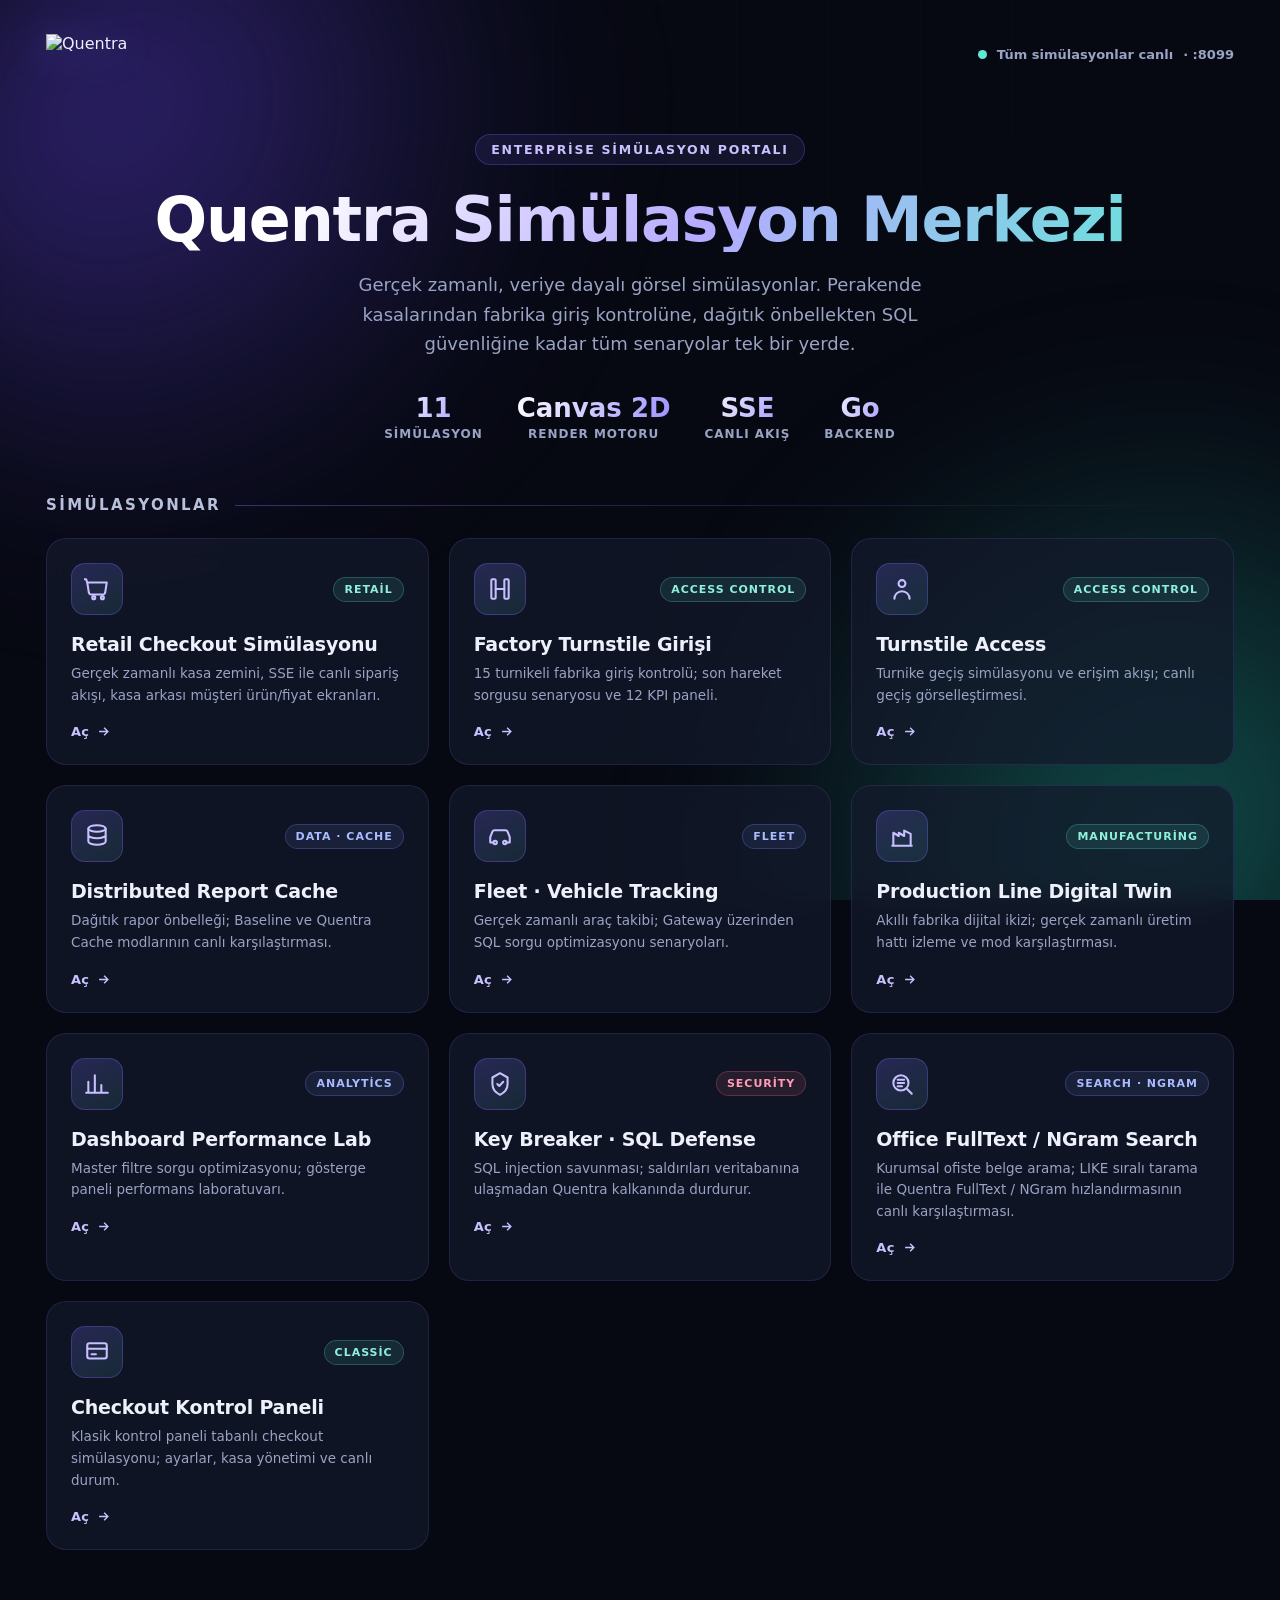
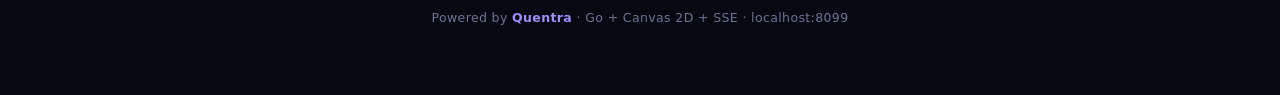
==== internal/server/web/index.html @ 552c3b8b "Quentra simulation suite: retail, vehicle, production, report cache A set of SQL Server workload sim" ====
<!DOCTYPE html>
<html lang="tr">
<head>
<meta charset="UTF-8" />
<meta name="viewport" content="width=device-width, initial-scale=1.0" />
<title>Quentra · Simülasyon Portalı</title>
<link rel="stylesheet" href="/shared/quentra-i18n.css" />
<style>
  :root{
    --bg:#070912;
    --bg2:#0b0f1e;
    --card:rgba(20,26,44,.72);
    --card-bd:rgba(140,120,255,.14);
    --text:#eef1fb;
    --muted:#9aa3c4;
    --accent:#7c6bff;
    --accent2:#5eead4;
    --violet:#6d5efc;
  }
  *{box-sizing:border-box}
  html,body{margin:0;padding:0}
  body{
    font-family:"Inter",system-ui,-apple-system,"Segoe UI",Roboto,sans-serif;
    background:var(--bg);color:var(--text);min-height:100vh;overflow-x:hidden;
    -webkit-font-smoothing:antialiased;
  }
  /* animated aurora backdrop */
  .aurora{position:fixed;inset:0;z-index:0;overflow:hidden;pointer-events:none}
  .aurora::before,.aurora::after{
    content:"";position:absolute;width:60vw;height:60vw;border-radius:50%;
    filter:blur(90px);opacity:.5;
  }
  .aurora::before{
    background:radial-gradient(circle at 30% 30%,#5b3fd6,transparent 60%);
    top:-15%;left:-10%;animation:float1 18s ease-in-out infinite;
  }
  .aurora::after{
    background:radial-gradient(circle at 70% 70%,#1f9e8f,transparent 60%);
    bottom:-20%;right:-10%;animation:float2 22s ease-in-out infinite;
  }
  .grid-lines{
    position:fixed;inset:0;z-index:0;pointer-events:none;opacity:.35;
    background-image:linear-gradient(rgba(124,107,255,.06) 1px,transparent 1px),
      linear-gradient(90deg,rgba(124,107,255,.06) 1px,transparent 1px);
    background-size:46px 46px;
    mask-image:radial-gradient(ellipse 80% 60% at 50% 0%,#000 40%,transparent 100%);
  }
  @keyframes float1{0%,100%{transform:translate(0,0) scale(1)}50%{transform:translate(6%,8%) scale(1.12)}}
  @keyframes float2{0%,100%{transform:translate(0,0) scale(1)}50%{transform:translate(-6%,-6%) scale(1.1)}}

  .wrap{position:relative;z-index:2;max-width:1240px;margin:0 auto;padding:34px 26px 70px}

  /* top bar */
  .topbar{display:flex;align-items:center;justify-content:space-between;gap:16px;margin-bottom:60px}
  .brand{display:flex;align-items:center;gap:14px}
  .brand img{height:40px;width:auto;display:block;filter:drop-shadow(0 4px 18px rgba(124,107,255,.4))}
  .top-right{display:flex;align-items:center;gap:10px;color:var(--muted);font-size:13px;font-weight:600}
  .live-dot{width:9px;height:9px;border-radius:50%;background:var(--accent2);box-shadow:0 0 0 0 rgba(94,234,212,.6);animation:pulse 2s infinite}
  @keyframes pulse{0%{box-shadow:0 0 0 0 rgba(94,234,212,.55)}70%{box-shadow:0 0 0 9px rgba(94,234,212,0)}100%{box-shadow:0 0 0 0 rgba(94,234,212,0)}}

  /* hero */
  .hero{text-align:center;margin-bottom:54px}
  .eyebrow{
    display:inline-flex;align-items:center;gap:8px;padding:7px 15px;border-radius:999px;
    background:rgba(124,107,255,.1);border:1px solid rgba(124,107,255,.28);
    color:#c9c1ff;font-size:12.5px;font-weight:700;letter-spacing:.14em;text-transform:uppercase;
    margin-bottom:22px;
  }
  .hero h1{
    font-size:clamp(34px,6vw,62px);line-height:1.05;margin:0 0 18px;font-weight:800;letter-spacing:-.02em;
    background:linear-gradient(120deg,#ffffff 20%,#b7abff 55%,#5eead4 100%);
    -webkit-background-clip:text;background-clip:text;color:transparent;
  }
  .hero p{max-width:640px;margin:0 auto;color:var(--muted);font-size:clamp(15px,2vw,18px);line-height:1.65}
  .hero-stats{display:flex;gap:34px;justify-content:center;margin-top:34px;flex-wrap:wrap}
  .stat{text-align:center}
  .stat b{display:block;font-size:26px;font-weight:800;background:linear-gradient(120deg,#fff,#9d90ff);-webkit-background-clip:text;background-clip:text;color:transparent}
  .stat span{font-size:12px;color:var(--muted);letter-spacing:.08em;text-transform:uppercase;font-weight:600}

  /* section label */
  .sec-label{display:flex;align-items:center;gap:14px;margin:0 0 24px}
  .sec-label h2{font-size:15px;letter-spacing:.16em;text-transform:uppercase;color:#b9c0da;margin:0;font-weight:700}
  .sec-label .rule{flex:1;height:1px;background:linear-gradient(90deg,rgba(124,107,255,.4),transparent)}

  /* cards */
  .grid{display:grid;grid-template-columns:repeat(auto-fill,minmax(300px,1fr));gap:20px}
  .card{
    position:relative;display:block;text-decoration:none;color:inherit;
    background:var(--card);border:1px solid var(--card-bd);border-radius:20px;
    padding:24px;overflow:hidden;isolation:isolate;
    backdrop-filter:blur(14px);
    transition:transform .28s cubic-bezier(.2,.7,.3,1),border-color .28s,box-shadow .28s;
  }
  .card::before{
    content:"";position:absolute;inset:0;z-index:-1;opacity:0;transition:opacity .3s;
    background:radial-gradient(600px circle at var(--mx,50%) var(--my,0%),rgba(124,107,255,.16),transparent 45%);
  }
  .card:hover{transform:translateY(-6px);border-color:rgba(124,107,255,.55);
    box-shadow:0 22px 50px -20px rgba(88,66,220,.7),0 0 0 1px rgba(124,107,255,.25)}
  .card:hover::before{opacity:1}
  .card-top{display:flex;align-items:center;justify-content:space-between;margin-bottom:18px}
  .ico{
    width:52px;height:52px;border-radius:14px;display:grid;place-items:center;
    background:linear-gradient(150deg,rgba(124,107,255,.22),rgba(94,234,212,.1));
    border:1px solid rgba(124,107,255,.3);
  }
  .ico svg{width:26px;height:26px;stroke:#c8c0ff;fill:none;stroke-width:1.9;stroke-linecap:round;stroke-linejoin:round}
  .tag{font-size:11px;font-weight:700;letter-spacing:.09em;text-transform:uppercase;
    padding:5px 10px;border-radius:999px;color:#8ff0dd;background:rgba(94,234,212,.1);border:1px solid rgba(94,234,212,.24)}
  .tag.sec{color:#ff9db4;background:rgba(255,110,140,.1);border-color:rgba(255,110,140,.26)}
  .tag.data{color:#a9bcff;background:rgba(120,140,255,.1);border-color:rgba(120,140,255,.26)}
  .card h3{margin:0 0 8px;font-size:19px;font-weight:750;letter-spacing:-.01em}
  .card p{margin:0;color:var(--muted);font-size:13.5px;line-height:1.6}
  .card-go{display:inline-flex;align-items:center;gap:7px;margin-top:18px;
    color:#c9c1ff;font-size:13px;font-weight:700;letter-spacing:.02em}
  .card-go svg{width:15px;height:15px;stroke:currentColor;fill:none;stroke-width:2.2;
    transition:transform .25s}
  .card:hover .card-go svg{transform:translateX(4px)}

  /* run/stop controls under each card */
  .card-wrap{display:flex;flex-direction:column}
  .card-wrap .card{border-bottom-left-radius:0;border-bottom-right-radius:0;border-bottom:0}
  .runbar{
    display:flex;align-items:center;gap:10px;padding:12px 16px;
    background:rgba(14,19,34,.82);border:1px solid var(--card-bd);border-top:0;
    border-radius:0 0 20px 20px;backdrop-filter:blur(14px);
  }
  .runbar .state{
    display:inline-flex;align-items:center;gap:7px;font-size:12px;font-weight:700;
    color:var(--muted);letter-spacing:.04em;margin-right:auto;
  }
  .runbar .dot{width:8px;height:8px;border-radius:50%;background:#4a5375;flex:none}
  .runbar[data-state="running"] .dot{background:var(--accent2);box-shadow:0 0 8px rgba(94,234,212,.8)}
  .runbar[data-state="running"] .state{color:#8ff0dd}
  .runbar[data-state="pending"] .dot{background:#f2c14e;animation:pulse2 1.4s infinite}
  .runbar[data-state="error"] .dot{background:#ff6e8c}
  .runbar[data-state="error"] .state{color:#ff9db4}
  @keyframes pulse2{0%,100%{opacity:1}50%{opacity:.3}}
  .rbtn{
    appearance:none;cursor:pointer;font:inherit;font-size:12px;font-weight:700;
    letter-spacing:.05em;padding:7px 14px;border-radius:9px;
    background:rgba(124,107,255,.14);border:1px solid rgba(124,107,255,.34);color:#c9c1ff;
    transition:background .2s,border-color .2s,transform .12s,opacity .2s;
  }
  .rbtn:hover:not(:disabled){background:rgba(124,107,255,.26);border-color:rgba(124,107,255,.6)}
  .rbtn:active:not(:disabled){transform:translateY(1px)}
  .rbtn:disabled{opacity:.34;cursor:not-allowed}
  .rbtn.stop{background:rgba(255,110,140,.12);border-color:rgba(255,110,140,.3);color:#ff9db4}
  .rbtn.stop:hover:not(:disabled){background:rgba(255,110,140,.24);border-color:rgba(255,110,140,.55)}

  footer{margin-top:60px;text-align:center;color:#6b7392;font-size:12.5px;letter-spacing:.03em}
  footer b{color:#9d90ff}
</style>
</head>
<body>
  <div class="aurora"></div>
  <div class="grid-lines"></div>

  <div class="wrap">
    <div class="topbar">
      <div class="brand">
        <img src="/assets/quentra-logo.png" alt="Quentra" />
      </div>
      <div class="top-right"><span class="live-dot"></span> <span data-i18n="top.live">Tüm simülasyonlar canlı</span> · :8099</div>
    </div>

    <section class="hero">
      <span class="eyebrow" data-i18n="hero.eyebrow">Enterprise Simülasyon Portalı</span>
      <h1 data-i18n="hero.title">Quentra Simülasyon Merkezi</h1>
      <p data-i18n="hero.tagline">Gerçek zamanlı, veriye dayalı görsel simülasyonlar. Perakende kasalarından fabrika
         giriş kontrolüne, dağıtık önbellekten SQL güvenliğine kadar tüm senaryolar tek bir yerde.</p>
      <div class="hero-stats">
        <div class="stat"><b>11</b><span data-i18n="stat.count">Simülasyon</span></div>
        <div class="stat"><b>Canvas 2D</b><span data-i18n="stat.engine">Render Motoru</span></div>
        <div class="stat"><b>SSE</b><span data-i18n="stat.stream">Canlı Akış</span></div>
        <div class="stat"><b>Go</b><span data-i18n="stat.backend">Backend</span></div>
      </div>
    </section>

    <div class="sec-label"><h2 data-i18n="sec.simulations">Simülasyonlar</h2><div class="rule"></div></div>

    <div class="grid" id="grid">

      <a class="card" href="/retail-simulation/">
        <div class="card-top">
          <span class="ico"><svg viewBox="0 0 24 24"><path d="M3 6h18l-1.5 9.5a2 2 0 0 1-2 1.5H6.5a2 2 0 0 1-2-1.5L3 6z"/><path d="M3 6 2 3H0"/><circle cx="9" cy="20" r="1.4"/><circle cx="17" cy="20" r="1.4"/></svg></span>
          <span class="tag" data-i18n="tag.retail">Retail</span>
        </div>
        <h3 data-i18n="card.retail.title">Retail Checkout Simülasyonu</h3>
        <p data-i18n="card.retail.desc">Gerçek zamanlı kasa zemini, SSE ile canlı sipariş akışı, kasa arkası müşteri ürün/fiyat ekranları.</p>
        <span class="card-go"><span data-i18n="card.go">Aç</span> <svg viewBox="0 0 24 24"><path d="M5 12h14M13 6l6 6-6 6"/></svg></span>
      </a>

      <a class="card" href="/factory-turnstile-simulation/">
        <div class="card-top">
          <span class="ico"><svg viewBox="0 0 24 24"><rect x="4" y="3" width="4" height="18" rx="1"/><rect x="16" y="3" width="4" height="18" rx="1"/><path d="M8 12h8"/></svg></span>
          <span class="tag" data-i18n="tag.access">Access Control</span>
        </div>
        <h3 data-i18n="card.factory.title">Factory Turnstile Girişi</h3>
        <p data-i18n="card.factory.desc">15 turnikeli fabrika giriş kontrolü; son hareket sorgusu senaryosu ve 12 KPI paneli.</p>
        <span class="card-go"><span data-i18n="card.go">Aç</span> <svg viewBox="0 0 24 24"><path d="M5 12h14M13 6l6 6-6 6"/></svg></span>
      </a>

      <a class="card" href="/turnstile/">
        <div class="card-top">
          <span class="ico"><svg viewBox="0 0 24 24"><circle cx="12" cy="7" r="3.2"/><path d="M5 21a7 7 0 0 1 14 0"/></svg></span>
          <span class="tag" data-i18n="tag.access">Access Control</span>
        </div>
        <h3 data-i18n="card.turnstile.title">Turnstile Access</h3>
        <p data-i18n="card.turnstile.desc">Turnike geçiş simülasyonu ve erişim akışı; canlı geçiş görselleştirmesi.</p>
        <span class="card-go"><span data-i18n="card.go">Aç</span> <svg viewBox="0 0 24 24"><path d="M5 12h14M13 6l6 6-6 6"/></svg></span>
      </a>

      <a class="card" href="/report-cache-simulation/">
        <div class="card-top">
          <span class="ico"><svg viewBox="0 0 24 24"><ellipse cx="12" cy="5" rx="8" ry="3"/><path d="M4 5v6c0 1.7 3.6 3 8 3s8-1.3 8-3V5M4 11v6c0 1.7 3.6 3 8 3s8-1.3 8-3v-6"/></svg></span>
          <span class="tag data" data-i18n="tag.cache">Data · Cache</span>
        </div>
        <h3 data-i18n="card.reportcache.title">Distributed Report Cache</h3>
        <p data-i18n="card.reportcache.desc">Dağıtık rapor önbelleği; Baseline ve Quentra Cache modlarının canlı karşılaştırması.</p>
        <span class="card-go"><span data-i18n="card.go">Aç</span> <svg viewBox="0 0 24 24"><path d="M5 12h14M13 6l6 6-6 6"/></svg></span>
      </a>

      <a class="card" href="/vehicle-tracking-simulation/">
        <div class="card-top">
          <span class="ico"><svg viewBox="0 0 24 24"><path d="M3 13l2-5a2 2 0 0 1 1.9-1.3h10.2A2 2 0 0 1 19 8l2 5v5h-3M6 18H3v-5"/><circle cx="7.5" cy="18" r="1.6"/><circle cx="16.5" cy="18" r="1.6"/></svg></span>
          <span class="tag data" data-i18n="tag.fleet">Fleet</span>
        </div>
        <h3 data-i18n="card.vehicle.title">Fleet · Vehicle Tracking</h3>
        <p data-i18n="card.vehicle.desc">Gerçek zamanlı araç takibi; Gateway üzerinden SQL sorgu optimizasyonu senaryoları.</p>
        <span class="card-go"><span data-i18n="card.go">Aç</span> <svg viewBox="0 0 24 24"><path d="M5 12h14M13 6l6 6-6 6"/></svg></span>
      </a>

      <a class="card" href="/production-line-simulation/">
        <div class="card-top">
          <span class="ico"><svg viewBox="0 0 24 24"><path d="M3 21h18M4 21V9l5 3V9l5 3V7l6 3v11"/></svg></span>
          <span class="tag" data-i18n="tag.manufacturing">Manufacturing</span>
        </div>
        <h3 data-i18n="card.production.title">Production Line Digital Twin</h3>
        <p data-i18n="card.production.desc">Akıllı fabrika dijital ikizi; gerçek zamanlı üretim hattı izleme ve mod karşılaştırması.</p>
        <span class="card-go"><span data-i18n="card.go">Aç</span> <svg viewBox="0 0 24 24"><path d="M5 12h14M13 6l6 6-6 6"/></svg></span>
      </a>

      <a class="card" href="/dashboard-comparison/">
        <div class="card-top">
          <span class="ico"><svg viewBox="0 0 24 24"><path d="M4 20V10M10 20V4M16 20v-7M22 20H2"/></svg></span>
          <span class="tag data" data-i18n="tag.analytics">Analytics</span>
        </div>
        <h3 data-i18n="card.dashboard.title">Dashboard Performance Lab</h3>
        <p data-i18n="card.dashboard.desc">Master filtre sorgu optimizasyonu; gösterge paneli performans laboratuvarı.</p>
        <span class="card-go"><span data-i18n="card.go">Aç</span> <svg viewBox="0 0 24 24"><path d="M5 12h14M13 6l6 6-6 6"/></svg></span>
      </a>

      <a class="card" href="/key-breaker-simulation/">
        <div class="card-top">
          <span class="ico"><svg viewBox="0 0 24 24"><path d="M12 2l7 4v6c0 4.4-3 8-7 10-4-2-7-5.6-7-10V6l7-4z"/><path d="M9.5 12l1.8 1.8L15 10"/></svg></span>
          <span class="tag sec" data-i18n="tag.security">Security</span>
        </div>
        <h3 data-i18n="card.keybreaker.title">Key Breaker · SQL Defense</h3>
        <p data-i18n="card.keybreaker.desc">SQL injection savunması; saldırıları veritabanına ulaşmadan Quentra kalkanında durdurur.</p>
        <span class="card-go"><span data-i18n="card.go">Aç</span> <svg viewBox="0 0 24 24"><path d="M5 12h14M13 6l6 6-6 6"/></svg></span>
      </a>

      <a class="card" href="/fulltext-search-simulation/">
        <div class="card-top">
          <span class="ico"><svg viewBox="0 0 24 24"><circle cx="11" cy="11" r="7"/><path d="M21 21l-4.3-4.3M8 11h6M8 8h6M8 14h4"/></svg></span>
          <span class="tag data" data-i18n="tag.search">Search · NGram</span>
        </div>
        <h3 data-i18n="card.fulltext.title">Office FullText / NGram Search</h3>
        <p data-i18n="card.fulltext.desc">Kurumsal ofiste belge arama; LIKE sıralı tarama ile Quentra FullText / NGram hızlandırmasının canlı karşılaştırması.</p>
        <span class="card-go"><span data-i18n="card.go">Aç</span> <svg viewBox="0 0 24 24"><path d="M5 12h14M13 6l6 6-6 6"/></svg></span>
      </a>

      <a class="card" href="/checkout-classic/">
        <div class="card-top">
          <span class="ico"><svg viewBox="0 0 24 24"><rect x="3" y="4" width="18" height="14" rx="2"/><path d="M3 9h18M7 14h4"/></svg></span>
          <span class="tag" data-i18n="tag.classic">Classic</span>
        </div>
        <h3 data-i18n="card.checkout.title">Checkout Kontrol Paneli</h3>
        <p data-i18n="card.checkout.desc">Klasik kontrol paneli tabanlı checkout simülasyonu; ayarlar, kasa yönetimi ve canlı durum.</p>
        <span class="card-go"><span data-i18n="card.go">Aç</span> <svg viewBox="0 0 24 24"><path d="M5 12h14M13 6l6 6-6 6"/></svg></span>
      </a>

    </div>

    <footer><span data-i18n-html="footer.text">Powered by <b>Quentra</b> · Go + Canvas 2D + SSE · localhost:8099</span></footer>
  </div>

  <script>
    // pointer-follow glow on cards
    for (const card of document.querySelectorAll(".card")) {
      card.addEventListener("pointermove", (e) => {
        const r = card.getBoundingClientRect();
        card.style.setProperty("--mx", (e.clientX - r.left) + "px");
        card.style.setProperty("--my", (e.clientY - r.top) + "px");
      });
    }
  </script>
  <script type="module">
    // Run/stop controls. No workload runs when the server boots — each one is
    // started explicitly from here (or by opening its own simulation page), so
    // an idle portal sends no SQL to the database.
    import { listWorkloads, setWorkload } from "/shared/workload-control.js";

    const POLL_MS = 2000;
    const bars = new Map(); // workload id -> bar element

    // Attach a control bar under every card whose href names a workload the
    // backend knows about.
    async function build() {
      const workloads = await listWorkloads();
      if (!workloads.length) return; // API unavailable: leave the portal as-is

      for (const wl of workloads) {
        const card = document.querySelector(`.card[href="/${wl.id}/"]`);
        if (!card) continue;

        const wrap = document.createElement("div");
        wrap.className = "card-wrap";
        card.replaceWith(wrap);
        wrap.appendChild(card);

        const bar = document.createElement("div");
        bar.className = "runbar";
        bar.innerHTML =
          '<span class="state"><span class="dot"></span><span class="label"></span></span>' +
          '<button class="rbtn run" type="button"></button>' +
          '<button class="rbtn stop" type="button"></button>';
        wrap.appendChild(bar);

        bar.querySelector(".run").addEventListener("click", () => act(wl.id, true));
        bar.querySelector(".stop").addEventListener("click", () => act(wl.id, false));
        bars.set(wl.id, bar);
        render(wl);
      }
    }

    function tr(key, fallback) {
      return window.QuentraI18n ? window.QuentraI18n.t(key, fallback) : fallback;
    }

    function render(wl, override) {
      const bar = bars.get(wl.id);
      if (!bar) return;
      const runBtn = bar.querySelector(".run");
      const stopBtn = bar.querySelector(".stop");
      runBtn.textContent = tr("run.start", "Çalıştır");
      stopBtn.textContent = tr("run.stop", "Durdur");

      if (override) {
        bar.dataset.state = override.state;
        bar.querySelector(".label").textContent = override.label;
        runBtn.disabled = stopBtn.disabled = override.state === "pending";
        return;
      }

      // A workload whose database is still provisioning cannot start yet.
      if (!wl.provisioned) {
        bar.dataset.state = "pending";
        bar.querySelector(".label").textContent = tr("run.provisioning", "Hazırlanıyor…");
        runBtn.disabled = stopBtn.disabled = true;
        return;
      }

      bar.dataset.state = wl.running ? "running" : "idle";
      bar.querySelector(".label").textContent = wl.running
        ? tr("run.running", "Çalışıyor")
        : tr("run.idle", "Durduruldu");
      runBtn.disabled = wl.running;
      stopBtn.disabled = !wl.running;
    }

    async function act(id, start) {
      render({ id }, { state: "pending", label: tr("run.working", "…") });
      const res = await setWorkload(id, start);
      if (!res.ok) {
        render({ id }, { state: "error", label: res.error });
        return;
      }
      render(res.workload);
    }

    async function poll() {
      for (;;) {
        for (const wl of await listWorkloads()) render(wl);
        await new Promise((r) => setTimeout(r, POLL_MS));
      }
    }

    await build();
    poll();
  </script>
  <script type="module">
    import { initQuentraApp } from "/shared/quentra-i18n.js";
    import { PORTAL_INTRO, PORTAL_DICT } from "/shared/portal-i18n.js";
    initQuentraApp({
      appId: "portal",
      accent: "#7c6bff",
      accent2: "#5eead4",
      brand: { name: "Quentra", sub: "Simülasyon Portalı", logo: "/assets/quentra-logo.png" },
      intro: PORTAL_INTRO,
      dict: PORTAL_DICT,
      onReady: () => {},
    });
  </script>
</body>
</html>
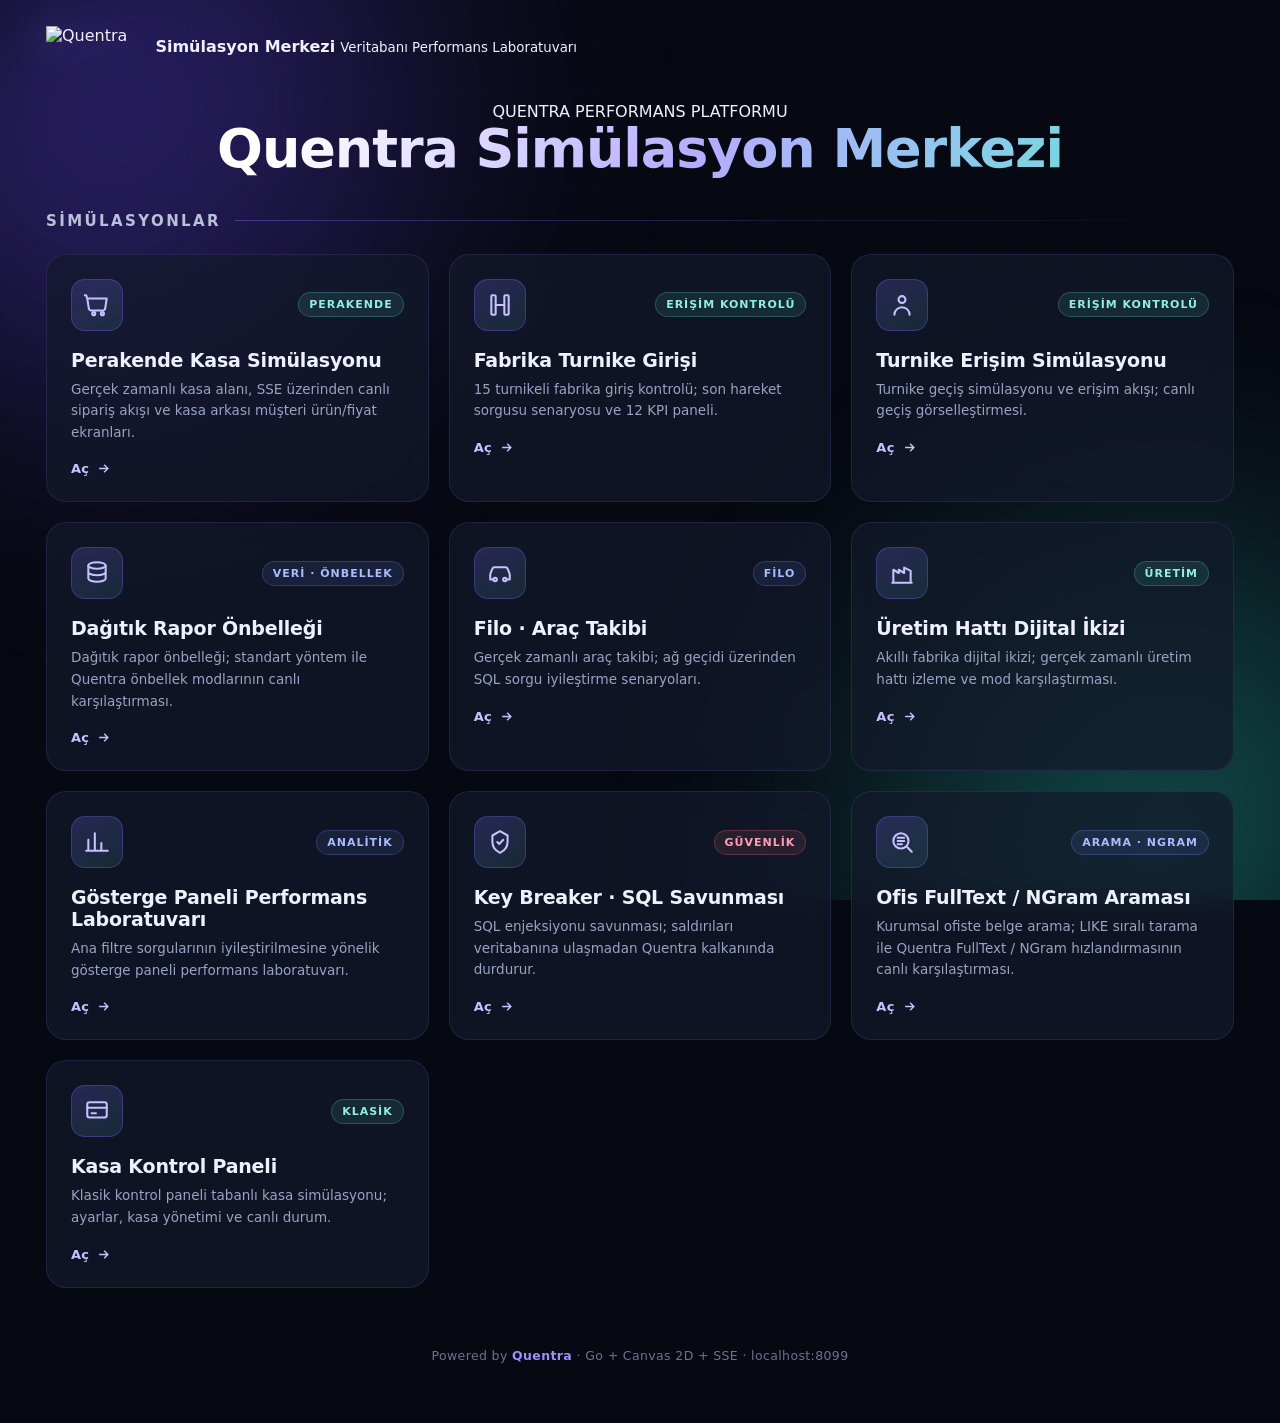
==== commit 48c600aa: "feat: modernize simulation portal and live workloads" ====
--- a/internal/server/web/index.html
+++ b/internal/server/web/index.html
@@ -48,35 +48,21 @@
   @keyframes float1{0%,100%{transform:translate(0,0) scale(1)}50%{transform:translate(6%,8%) scale(1.12)}}
   @keyframes float2{0%,100%{transform:translate(0,0) scale(1)}50%{transform:translate(-6%,-6%) scale(1.1)}}
 
-  .wrap{position:relative;z-index:2;max-width:1240px;margin:0 auto;padding:34px 26px 70px}
+  .wrap{position:relative;z-index:2;max-width:1240px;margin:0 auto;padding:26px 26px 60px}
 
   /* top bar */
-  .topbar{display:flex;align-items:center;justify-content:space-between;gap:16px;margin-bottom:60px}
+  .topbar{display:flex;align-items:center;gap:16px;margin-bottom:36px}
   .brand{display:flex;align-items:center;gap:14px}
   .brand img{height:40px;width:auto;display:block;filter:drop-shadow(0 4px 18px rgba(124,107,255,.4))}
-  .top-right{display:flex;align-items:center;gap:10px;color:var(--muted);font-size:13px;font-weight:600}
-  .live-dot{width:9px;height:9px;border-radius:50%;background:var(--accent2);box-shadow:0 0 0 0 rgba(94,234,212,.6);animation:pulse 2s infinite}
-  @keyframes pulse{0%{box-shadow:0 0 0 0 rgba(94,234,212,.55)}70%{box-shadow:0 0 0 9px rgba(94,234,212,0)}100%{box-shadow:0 0 0 0 rgba(94,234,212,0)}}
 
   /* hero */
-  .hero{text-align:center;margin-bottom:54px}
-  .eyebrow{
-    display:inline-flex;align-items:center;gap:8px;padding:7px 15px;border-radius:999px;
-    background:rgba(124,107,255,.1);border:1px solid rgba(124,107,255,.28);
-    color:#c9c1ff;font-size:12.5px;font-weight:700;letter-spacing:.14em;text-transform:uppercase;
-    margin-bottom:22px;
-  }
+  .hero{text-align:center;margin-bottom:34px}
   .hero h1{
-    font-size:clamp(34px,6vw,62px);line-height:1.05;margin:0 0 18px;font-weight:800;letter-spacing:-.02em;
+    font-size:clamp(32px,4.8vw,54px);line-height:1.05;margin:0 0 14px;font-weight:800;letter-spacing:-.02em;
     background:linear-gradient(120deg,#ffffff 20%,#b7abff 55%,#5eead4 100%);
     -webkit-background-clip:text;background-clip:text;color:transparent;
   }
-  .hero p{max-width:640px;margin:0 auto;color:var(--muted);font-size:clamp(15px,2vw,18px);line-height:1.65}
-  .hero-stats{display:flex;gap:34px;justify-content:center;margin-top:34px;flex-wrap:wrap}
-  .stat{text-align:center}
-  .stat b{display:block;font-size:26px;font-weight:800;background:linear-gradient(120deg,#fff,#9d90ff);-webkit-background-clip:text;background-clip:text;color:transparent}
-  .stat span{font-size:12px;color:var(--muted);letter-spacing:.08em;text-transform:uppercase;font-weight:600}
-
+  .hero p{max-width:780px;margin:0 auto;color:var(--muted);font-size:clamp(15px,1.7vw,17px);line-height:1.55}
   /* section label */
   .sec-label{display:flex;align-items:center;gap:14px;margin:0 0 24px}
   .sec-label h2{font-size:15px;letter-spacing:.16em;text-transform:uppercase;color:#b9c0da;margin:0;font-weight:700}
@@ -117,64 +103,31 @@
     transition:transform .25s}
   .card:hover .card-go svg{transform:translateX(4px)}
 
-  /* run/stop controls under each card */
-  .card-wrap{display:flex;flex-direction:column}
-  .card-wrap .card{border-bottom-left-radius:0;border-bottom-right-radius:0;border-bottom:0}
-  .runbar{
-    display:flex;align-items:center;gap:10px;padding:12px 16px;
-    background:rgba(14,19,34,.82);border:1px solid var(--card-bd);border-top:0;
-    border-radius:0 0 20px 20px;backdrop-filter:blur(14px);
-  }
-  .runbar .state{
-    display:inline-flex;align-items:center;gap:7px;font-size:12px;font-weight:700;
-    color:var(--muted);letter-spacing:.04em;margin-right:auto;
-  }
-  .runbar .dot{width:8px;height:8px;border-radius:50%;background:#4a5375;flex:none}
-  .runbar[data-state="running"] .dot{background:var(--accent2);box-shadow:0 0 8px rgba(94,234,212,.8)}
-  .runbar[data-state="running"] .state{color:#8ff0dd}
-  .runbar[data-state="pending"] .dot{background:#f2c14e;animation:pulse2 1.4s infinite}
-  .runbar[data-state="error"] .dot{background:#ff6e8c}
-  .runbar[data-state="error"] .state{color:#ff9db4}
-  @keyframes pulse2{0%,100%{opacity:1}50%{opacity:.3}}
-  .rbtn{
-    appearance:none;cursor:pointer;font:inherit;font-size:12px;font-weight:700;
-    letter-spacing:.05em;padding:7px 14px;border-radius:9px;
-    background:rgba(124,107,255,.14);border:1px solid rgba(124,107,255,.34);color:#c9c1ff;
-    transition:background .2s,border-color .2s,transform .12s,opacity .2s;
-  }
-  .rbtn:hover:not(:disabled){background:rgba(124,107,255,.26);border-color:rgba(124,107,255,.6)}
-  .rbtn:active:not(:disabled){transform:translateY(1px)}
-  .rbtn:disabled{opacity:.34;cursor:not-allowed}
-  .rbtn.stop{background:rgba(255,110,140,.12);border-color:rgba(255,110,140,.3);color:#ff9db4}
-  .rbtn.stop:hover:not(:disabled){background:rgba(255,110,140,.24);border-color:rgba(255,110,140,.55)}
-
   footer{margin-top:60px;text-align:center;color:#6b7392;font-size:12.5px;letter-spacing:.03em}
   footer b{color:#9d90ff}
 </style>
+<link rel="stylesheet" href="/shared/light-theme.css" />
+<link rel="stylesheet" href="/shared/portal-enterprise.css" />
 </head>
-<body>
+<body class="portal-page">
   <div class="aurora"></div>
   <div class="grid-lines"></div>
 
   <div class="wrap">
     <div class="topbar">
       <div class="brand">
-        <img src="/assets/quentra-logo.png" alt="Quentra" />
+        <img src="/assets/quentra-logo.jpeg" alt="Quentra" />
+        <span class="brand-separator" aria-hidden="true"></span>
+        <span class="brand-copy">
+          <strong data-i18n="brand.portal">Simülasyon Merkezi</strong>
+          <small data-i18n="brand.sub">Veritabanı Performans Laboratuvarı</small>
+        </span>
       </div>
-      <div class="top-right"><span class="live-dot"></span> <span data-i18n="top.live">Tüm simülasyonlar canlı</span> · :8099</div>
     </div>
 
     <section class="hero">
-      <span class="eyebrow" data-i18n="hero.eyebrow">Enterprise Simülasyon Portalı</span>
+      <div class="hero-eyebrow" data-i18n="hero.eyebrow">QUENTRA PERFORMANS PLATFORMU</div>
       <h1 data-i18n="hero.title">Quentra Simülasyon Merkezi</h1>
-      <p data-i18n="hero.tagline">Gerçek zamanlı, veriye dayalı görsel simülasyonlar. Perakende kasalarından fabrika
-         giriş kontrolüne, dağıtık önbellekten SQL güvenliğine kadar tüm senaryolar tek bir yerde.</p>
-      <div class="hero-stats">
-        <div class="stat"><b>11</b><span data-i18n="stat.count">Simülasyon</span></div>
-        <div class="stat"><b>Canvas 2D</b><span data-i18n="stat.engine">Render Motoru</span></div>
-        <div class="stat"><b>SSE</b><span data-i18n="stat.stream">Canlı Akış</span></div>
-        <div class="stat"><b>Go</b><span data-i18n="stat.backend">Backend</span></div>
-      </div>
     </section>
 
     <div class="sec-label"><h2 data-i18n="sec.simulations">Simülasyonlar</h2><div class="rule"></div></div>
@@ -184,19 +137,19 @@
       <a class="card" href="/retail-simulation/">
         <div class="card-top">
           <span class="ico"><svg viewBox="0 0 24 24"><path d="M3 6h18l-1.5 9.5a2 2 0 0 1-2 1.5H6.5a2 2 0 0 1-2-1.5L3 6z"/><path d="M3 6 2 3H0"/><circle cx="9" cy="20" r="1.4"/><circle cx="17" cy="20" r="1.4"/></svg></span>
-          <span class="tag" data-i18n="tag.retail">Retail</span>
-        </div>
-        <h3 data-i18n="card.retail.title">Retail Checkout Simülasyonu</h3>
-        <p data-i18n="card.retail.desc">Gerçek zamanlı kasa zemini, SSE ile canlı sipariş akışı, kasa arkası müşteri ürün/fiyat ekranları.</p>
+          <span class="tag" data-i18n="tag.retail">Perakende</span>
+        </div>
+        <h3 data-i18n="card.retail.title">Perakende Kasa Simülasyonu</h3>
+        <p data-i18n="card.retail.desc">Gerçek zamanlı kasa alanı, SSE üzerinden canlı sipariş akışı ve kasa arkası müşteri ürün/fiyat ekranları.</p>
         <span class="card-go"><span data-i18n="card.go">Aç</span> <svg viewBox="0 0 24 24"><path d="M5 12h14M13 6l6 6-6 6"/></svg></span>
       </a>
 
       <a class="card" href="/factory-turnstile-simulation/">
         <div class="card-top">
           <span class="ico"><svg viewBox="0 0 24 24"><rect x="4" y="3" width="4" height="18" rx="1"/><rect x="16" y="3" width="4" height="18" rx="1"/><path d="M8 12h8"/></svg></span>
-          <span class="tag" data-i18n="tag.access">Access Control</span>
-        </div>
-        <h3 data-i18n="card.factory.title">Factory Turnstile Girişi</h3>
+          <span class="tag" data-i18n="tag.access">Erişim Kontrolü</span>
+        </div>
+        <h3 data-i18n="card.factory.title">Fabrika Turnike Girişi</h3>
         <p data-i18n="card.factory.desc">15 turnikeli fabrika giriş kontrolü; son hareket sorgusu senaryosu ve 12 KPI paneli.</p>
         <span class="card-go"><span data-i18n="card.go">Aç</span> <svg viewBox="0 0 24 24"><path d="M5 12h14M13 6l6 6-6 6"/></svg></span>
       </a>
@@ -204,9 +157,9 @@
       <a class="card" href="/turnstile/">
         <div class="card-top">
           <span class="ico"><svg viewBox="0 0 24 24"><circle cx="12" cy="7" r="3.2"/><path d="M5 21a7 7 0 0 1 14 0"/></svg></span>
-          <span class="tag" data-i18n="tag.access">Access Control</span>
-        </div>
-        <h3 data-i18n="card.turnstile.title">Turnstile Access</h3>
+          <span class="tag" data-i18n="tag.access">Erişim Kontrolü</span>
+        </div>
+        <h3 data-i18n="card.turnstile.title">Turnike Erişim Simülasyonu</h3>
         <p data-i18n="card.turnstile.desc">Turnike geçiş simülasyonu ve erişim akışı; canlı geçiş görselleştirmesi.</p>
         <span class="card-go"><span data-i18n="card.go">Aç</span> <svg viewBox="0 0 24 24"><path d="M5 12h14M13 6l6 6-6 6"/></svg></span>
       </a>
@@ -214,29 +167,29 @@
       <a class="card" href="/report-cache-simulation/">
         <div class="card-top">
           <span class="ico"><svg viewBox="0 0 24 24"><ellipse cx="12" cy="5" rx="8" ry="3"/><path d="M4 5v6c0 1.7 3.6 3 8 3s8-1.3 8-3V5M4 11v6c0 1.7 3.6 3 8 3s8-1.3 8-3v-6"/></svg></span>
-          <span class="tag data" data-i18n="tag.cache">Data · Cache</span>
-        </div>
-        <h3 data-i18n="card.reportcache.title">Distributed Report Cache</h3>
-        <p data-i18n="card.reportcache.desc">Dağıtık rapor önbelleği; Baseline ve Quentra Cache modlarının canlı karşılaştırması.</p>
+          <span class="tag data" data-i18n="tag.cache">Veri · Önbellek</span>
+        </div>
+        <h3 data-i18n="card.reportcache.title">Dağıtık Rapor Önbelleği</h3>
+        <p data-i18n="card.reportcache.desc">Dağıtık rapor önbelleği; standart yöntem ile Quentra önbellek modlarının canlı karşılaştırması.</p>
         <span class="card-go"><span data-i18n="card.go">Aç</span> <svg viewBox="0 0 24 24"><path d="M5 12h14M13 6l6 6-6 6"/></svg></span>
       </a>
 
       <a class="card" href="/vehicle-tracking-simulation/">
         <div class="card-top">
           <span class="ico"><svg viewBox="0 0 24 24"><path d="M3 13l2-5a2 2 0 0 1 1.9-1.3h10.2A2 2 0 0 1 19 8l2 5v5h-3M6 18H3v-5"/><circle cx="7.5" cy="18" r="1.6"/><circle cx="16.5" cy="18" r="1.6"/></svg></span>
-          <span class="tag data" data-i18n="tag.fleet">Fleet</span>
-        </div>
-        <h3 data-i18n="card.vehicle.title">Fleet · Vehicle Tracking</h3>
-        <p data-i18n="card.vehicle.desc">Gerçek zamanlı araç takibi; Gateway üzerinden SQL sorgu optimizasyonu senaryoları.</p>
+          <span class="tag data" data-i18n="tag.fleet">Filo</span>
+        </div>
+        <h3 data-i18n="card.vehicle.title">Filo · Araç Takibi</h3>
+        <p data-i18n="card.vehicle.desc">Gerçek zamanlı araç takibi; ağ geçidi üzerinden SQL sorgu iyileştirme senaryoları.</p>
         <span class="card-go"><span data-i18n="card.go">Aç</span> <svg viewBox="0 0 24 24"><path d="M5 12h14M13 6l6 6-6 6"/></svg></span>
       </a>
 
       <a class="card" href="/production-line-simulation/">
         <div class="card-top">
           <span class="ico"><svg viewBox="0 0 24 24"><path d="M3 21h18M4 21V9l5 3V9l5 3V7l6 3v11"/></svg></span>
-          <span class="tag" data-i18n="tag.manufacturing">Manufacturing</span>
-        </div>
-        <h3 data-i18n="card.production.title">Production Line Digital Twin</h3>
+          <span class="tag" data-i18n="tag.manufacturing">Üretim</span>
+        </div>
+        <h3 data-i18n="card.production.title">Üretim Hattı Dijital İkizi</h3>
         <p data-i18n="card.production.desc">Akıllı fabrika dijital ikizi; gerçek zamanlı üretim hattı izleme ve mod karşılaştırması.</p>
         <span class="card-go"><span data-i18n="card.go">Aç</span> <svg viewBox="0 0 24 24"><path d="M5 12h14M13 6l6 6-6 6"/></svg></span>
       </a>
@@ -244,29 +197,29 @@
       <a class="card" href="/dashboard-comparison/">
         <div class="card-top">
           <span class="ico"><svg viewBox="0 0 24 24"><path d="M4 20V10M10 20V4M16 20v-7M22 20H2"/></svg></span>
-          <span class="tag data" data-i18n="tag.analytics">Analytics</span>
-        </div>
-        <h3 data-i18n="card.dashboard.title">Dashboard Performance Lab</h3>
-        <p data-i18n="card.dashboard.desc">Master filtre sorgu optimizasyonu; gösterge paneli performans laboratuvarı.</p>
+          <span class="tag data" data-i18n="tag.analytics">Analitik</span>
+        </div>
+        <h3 data-i18n="card.dashboard.title">Gösterge Paneli Performans Laboratuvarı</h3>
+        <p data-i18n="card.dashboard.desc">Ana filtre sorgularının iyileştirilmesine yönelik gösterge paneli performans laboratuvarı.</p>
         <span class="card-go"><span data-i18n="card.go">Aç</span> <svg viewBox="0 0 24 24"><path d="M5 12h14M13 6l6 6-6 6"/></svg></span>
       </a>
 
       <a class="card" href="/key-breaker-simulation/">
         <div class="card-top">
           <span class="ico"><svg viewBox="0 0 24 24"><path d="M12 2l7 4v6c0 4.4-3 8-7 10-4-2-7-5.6-7-10V6l7-4z"/><path d="M9.5 12l1.8 1.8L15 10"/></svg></span>
-          <span class="tag sec" data-i18n="tag.security">Security</span>
-        </div>
-        <h3 data-i18n="card.keybreaker.title">Key Breaker · SQL Defense</h3>
-        <p data-i18n="card.keybreaker.desc">SQL injection savunması; saldırıları veritabanına ulaşmadan Quentra kalkanında durdurur.</p>
+          <span class="tag sec" data-i18n="tag.security">Güvenlik</span>
+        </div>
+        <h3 data-i18n="card.keybreaker.title">Key Breaker · SQL Savunması</h3>
+        <p data-i18n="card.keybreaker.desc">SQL enjeksiyonu savunması; saldırıları veritabanına ulaşmadan Quentra kalkanında durdurur.</p>
         <span class="card-go"><span data-i18n="card.go">Aç</span> <svg viewBox="0 0 24 24"><path d="M5 12h14M13 6l6 6-6 6"/></svg></span>
       </a>
 
       <a class="card" href="/fulltext-search-simulation/">
         <div class="card-top">
           <span class="ico"><svg viewBox="0 0 24 24"><circle cx="11" cy="11" r="7"/><path d="M21 21l-4.3-4.3M8 11h6M8 8h6M8 14h4"/></svg></span>
-          <span class="tag data" data-i18n="tag.search">Search · NGram</span>
-        </div>
-        <h3 data-i18n="card.fulltext.title">Office FullText / NGram Search</h3>
+          <span class="tag data" data-i18n="tag.search">Arama · NGram</span>
+        </div>
+        <h3 data-i18n="card.fulltext.title">Ofis FullText / NGram Araması</h3>
         <p data-i18n="card.fulltext.desc">Kurumsal ofiste belge arama; LIKE sıralı tarama ile Quentra FullText / NGram hızlandırmasının canlı karşılaştırması.</p>
         <span class="card-go"><span data-i18n="card.go">Aç</span> <svg viewBox="0 0 24 24"><path d="M5 12h14M13 6l6 6-6 6"/></svg></span>
       </a>
@@ -274,10 +227,10 @@
       <a class="card" href="/checkout-classic/">
         <div class="card-top">
           <span class="ico"><svg viewBox="0 0 24 24"><rect x="3" y="4" width="18" height="14" rx="2"/><path d="M3 9h18M7 14h4"/></svg></span>
-          <span class="tag" data-i18n="tag.classic">Classic</span>
-        </div>
-        <h3 data-i18n="card.checkout.title">Checkout Kontrol Paneli</h3>
-        <p data-i18n="card.checkout.desc">Klasik kontrol paneli tabanlı checkout simülasyonu; ayarlar, kasa yönetimi ve canlı durum.</p>
+          <span class="tag" data-i18n="tag.classic">Klasik</span>
+        </div>
+        <h3 data-i18n="card.checkout.title">Kasa Kontrol Paneli</h3>
+        <p data-i18n="card.checkout.desc">Klasik kontrol paneli tabanlı kasa simülasyonu; ayarlar, kasa yönetimi ve canlı durum.</p>
         <span class="card-go"><span data-i18n="card.go">Aç</span> <svg viewBox="0 0 24 24"><path d="M5 12h14M13 6l6 6-6 6"/></svg></span>
       </a>
 
@@ -286,110 +239,6 @@
     <footer><span data-i18n-html="footer.text">Powered by <b>Quentra</b> · Go + Canvas 2D + SSE · localhost:8099</span></footer>
   </div>
 
-  <script>
-    // pointer-follow glow on cards
-    for (const card of document.querySelectorAll(".card")) {
-      card.addEventListener("pointermove", (e) => {
-        const r = card.getBoundingClientRect();
-        card.style.setProperty("--mx", (e.clientX - r.left) + "px");
-        card.style.setProperty("--my", (e.clientY - r.top) + "px");
-      });
-    }
-  </script>
-  <script type="module">
-    // Run/stop controls. No workload runs when the server boots — each one is
-    // started explicitly from here (or by opening its own simulation page), so
-    // an idle portal sends no SQL to the database.
-    import { listWorkloads, setWorkload } from "/shared/workload-control.js";
-
-    const POLL_MS = 2000;
-    const bars = new Map(); // workload id -> bar element
-
-    // Attach a control bar under every card whose href names a workload the
-    // backend knows about.
-    async function build() {
-      const workloads = await listWorkloads();
-      if (!workloads.length) return; // API unavailable: leave the portal as-is
-
-      for (const wl of workloads) {
-        const card = document.querySelector(`.card[href="/${wl.id}/"]`);
-        if (!card) continue;
-
-        const wrap = document.createElement("div");
-        wrap.className = "card-wrap";
-        card.replaceWith(wrap);
-        wrap.appendChild(card);
-
-        const bar = document.createElement("div");
-        bar.className = "runbar";
-        bar.innerHTML =
-          '<span class="state"><span class="dot"></span><span class="label"></span></span>' +
-          '<button class="rbtn run" type="button"></button>' +
-          '<button class="rbtn stop" type="button"></button>';
-        wrap.appendChild(bar);
-
-        bar.querySelector(".run").addEventListener("click", () => act(wl.id, true));
-        bar.querySelector(".stop").addEventListener("click", () => act(wl.id, false));
-        bars.set(wl.id, bar);
-        render(wl);
-      }
-    }
-
-    function tr(key, fallback) {
-      return window.QuentraI18n ? window.QuentraI18n.t(key, fallback) : fallback;
-    }
-
-    function render(wl, override) {
-      const bar = bars.get(wl.id);
-      if (!bar) return;
-      const runBtn = bar.querySelector(".run");
-      const stopBtn = bar.querySelector(".stop");
-      runBtn.textContent = tr("run.start", "Çalıştır");
-      stopBtn.textContent = tr("run.stop", "Durdur");
-
-      if (override) {
-        bar.dataset.state = override.state;
-        bar.querySelector(".label").textContent = override.label;
-        runBtn.disabled = stopBtn.disabled = override.state === "pending";
-        return;
-      }
-
-      // A workload whose database is still provisioning cannot start yet.
-      if (!wl.provisioned) {
-        bar.dataset.state = "pending";
-        bar.querySelector(".label").textContent = tr("run.provisioning", "Hazırlanıyor…");
-        runBtn.disabled = stopBtn.disabled = true;
-        return;
-      }
-
-      bar.dataset.state = wl.running ? "running" : "idle";
-      bar.querySelector(".label").textContent = wl.running
-        ? tr("run.running", "Çalışıyor")
-        : tr("run.idle", "Durduruldu");
-      runBtn.disabled = wl.running;
-      stopBtn.disabled = !wl.running;
-    }
-
-    async function act(id, start) {
-      render({ id }, { state: "pending", label: tr("run.working", "…") });
-      const res = await setWorkload(id, start);
-      if (!res.ok) {
-        render({ id }, { state: "error", label: res.error });
-        return;
-      }
-      render(res.workload);
-    }
-
-    async function poll() {
-      for (;;) {
-        for (const wl of await listWorkloads()) render(wl);
-        await new Promise((r) => setTimeout(r, POLL_MS));
-      }
-    }
-
-    await build();
-    poll();
-  </script>
   <script type="module">
     import { initQuentraApp } from "/shared/quentra-i18n.js";
     import { PORTAL_INTRO, PORTAL_DICT } from "/shared/portal-i18n.js";
@@ -397,7 +246,8 @@
       appId: "portal",
       accent: "#7c6bff",
       accent2: "#5eead4",
-      brand: { name: "Quentra", sub: "Simülasyon Portalı", logo: "/assets/quentra-logo.png" },
+      skipIntro: true,
+      brand: { name: "Quentra", sub: "Simülasyon Portalı", logo: "/assets/quentra-logo.jpeg" },
       intro: PORTAL_INTRO,
       dict: PORTAL_DICT,
       onReady: () => {},
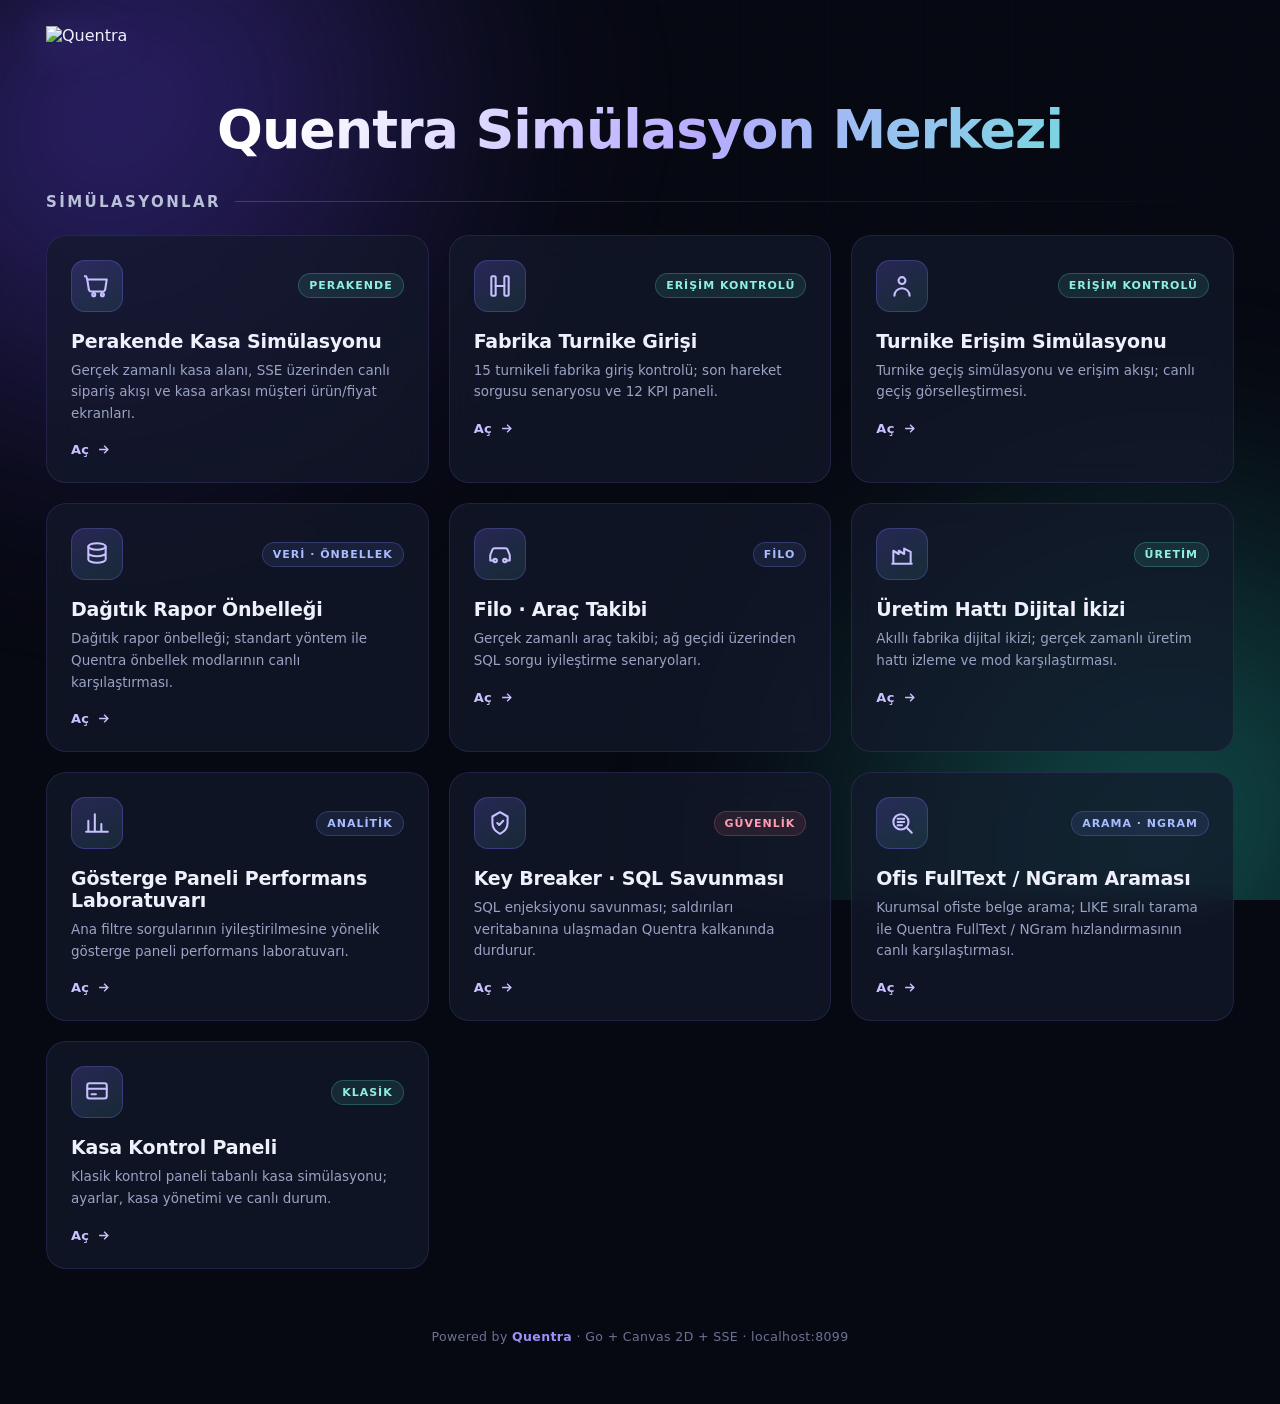
==== commit 5089ea0a: "feat: SQL capture probe and simulation UI refinements Add sqlcapture package and dashboard probe to " ====
--- a/internal/server/web/index.html
+++ b/internal/server/web/index.html
@@ -117,17 +117,13 @@
     <div class="topbar">
       <div class="brand">
         <img src="/assets/quentra-logo.jpeg" alt="Quentra" />
-        <span class="brand-separator" aria-hidden="true"></span>
-        <span class="brand-copy">
-          <strong data-i18n="brand.portal">Simülasyon Merkezi</strong>
-          <small data-i18n="brand.sub">Veritabanı Performans Laboratuvarı</small>
-        </span>
       </div>
     </div>
 
     <section class="hero">
-      <div class="hero-eyebrow" data-i18n="hero.eyebrow">QUENTRA PERFORMANS PLATFORMU</div>
-      <h1 data-i18n="hero.title">Quentra Simülasyon Merkezi</h1>
+      <div class="hero-copy">
+        <h1 data-i18n="hero.title">Quentra Simülasyon Merkezi</h1>
+      </div>
     </section>
 
     <div class="sec-label"><h2 data-i18n="sec.simulations">Simülasyonlar</h2><div class="rule"></div></div>
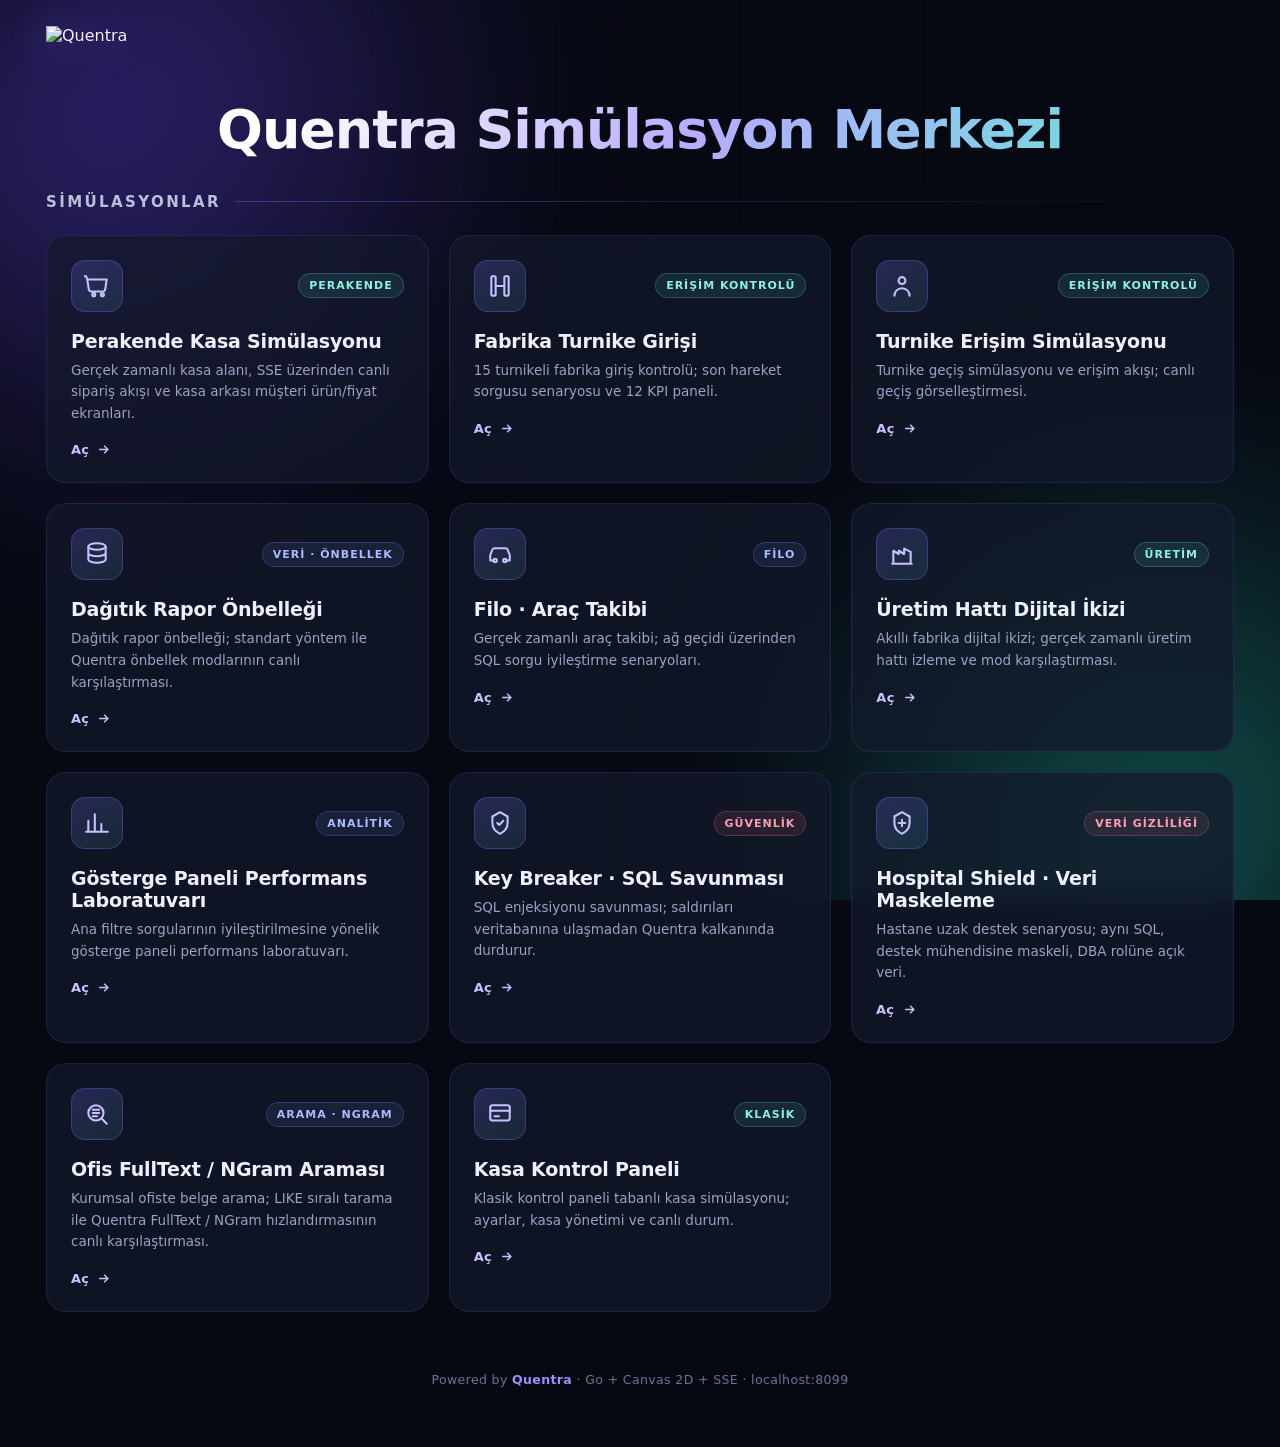
==== commit 353fea8a: "feat: Hospital Shield data-masking simulation Hastane uzak destek senaryosu: worker ayni parametreli" ====
--- a/internal/server/web/index.html
+++ b/internal/server/web/index.html
@@ -210,6 +210,16 @@
         <span class="card-go"><span data-i18n="card.go">Aç</span> <svg viewBox="0 0 24 24"><path d="M5 12h14M13 6l6 6-6 6"/></svg></span>
       </a>
 
+      <a class="card" href="/hospital-masking-simulation/">
+        <div class="card-top">
+          <span class="ico"><svg viewBox="0 0 24 24"><path d="M12 2l7 4v6c0 4.4-3 8-7 10-4-2-7-5.6-7-10V6l7-4z"/><path d="M12 9v6M9 12h6"/></svg></span>
+          <span class="tag sec" data-i18n="tag.privacy">Veri Gizliliği</span>
+        </div>
+        <h3 data-i18n="card.hospital.title">Hospital Shield · Veri Maskeleme</h3>
+        <p data-i18n="card.hospital.desc">Hastane uzak destek senaryosu; aynı SQL, destek mühendisine maskeli, DBA rolüne açık veri.</p>
+        <span class="card-go"><span data-i18n="card.go">Aç</span> <svg viewBox="0 0 24 24"><path d="M5 12h14M13 6l6 6-6 6"/></svg></span>
+      </a>
+
       <a class="card" href="/fulltext-search-simulation/">
         <div class="card-top">
           <span class="ico"><svg viewBox="0 0 24 24"><circle cx="11" cy="11" r="7"/><path d="M21 21l-4.3-4.3M8 11h6M8 8h6M8 14h4"/></svg></span>
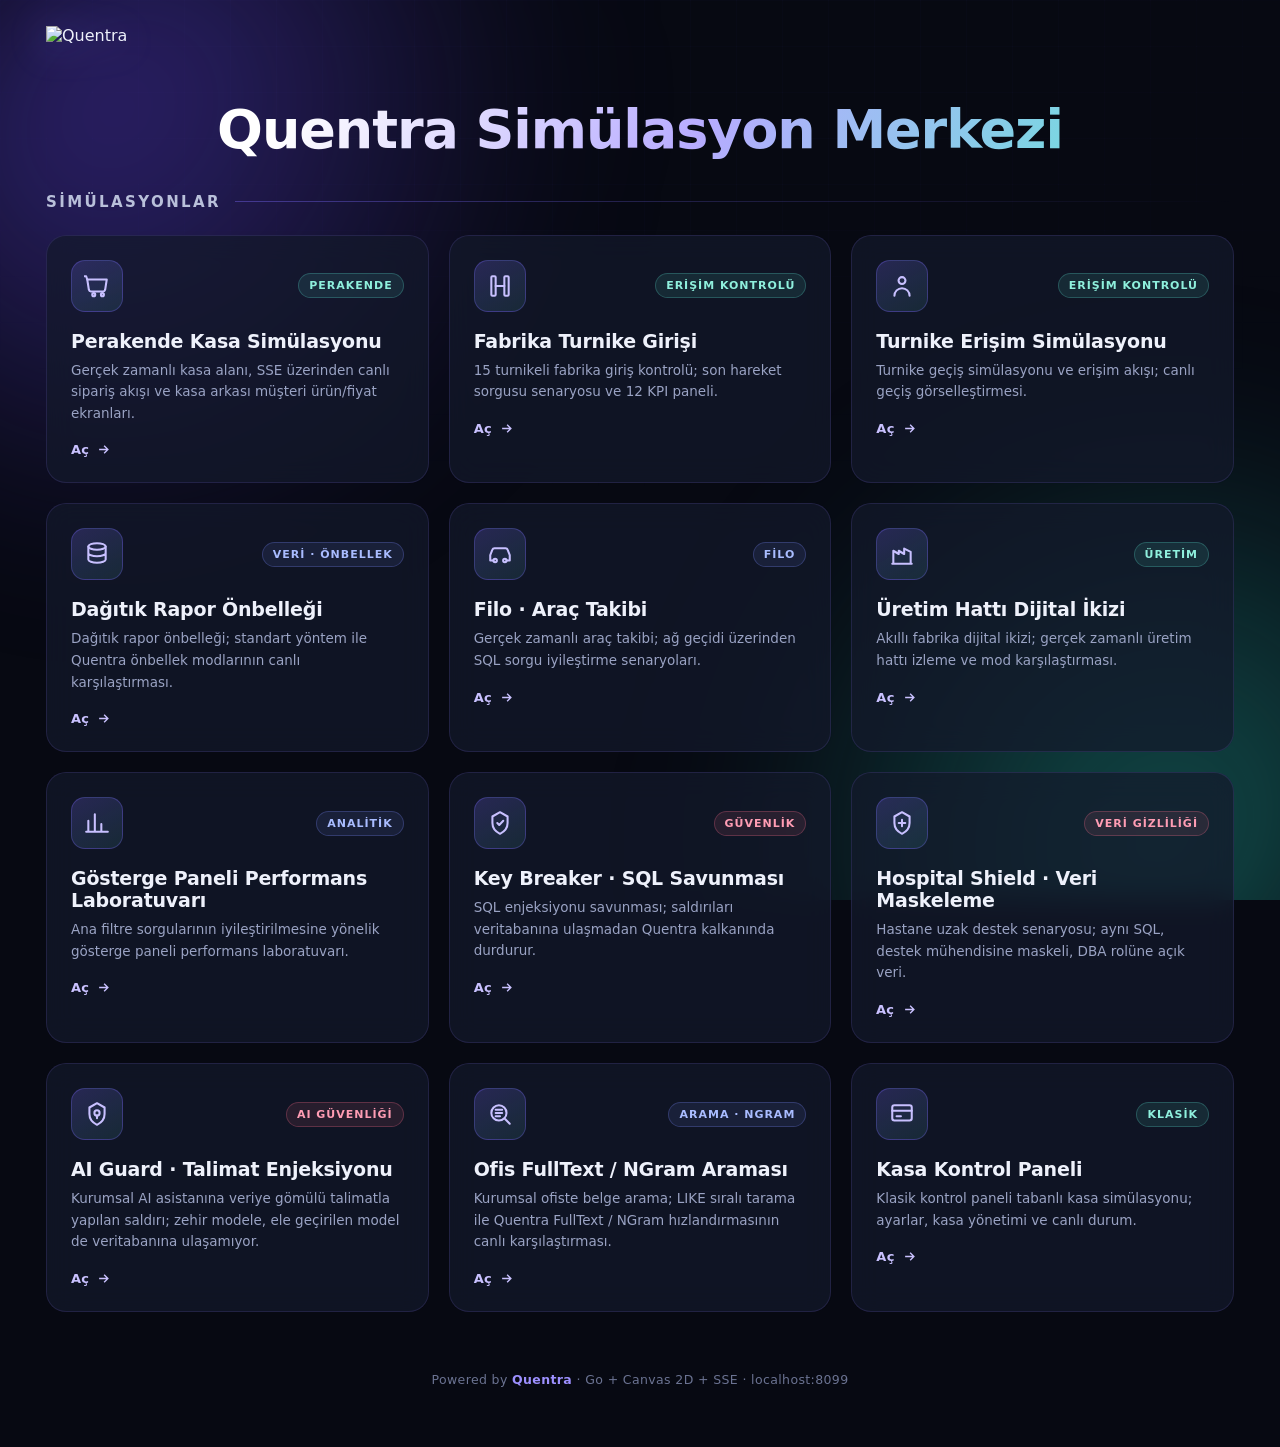
==== commit 45a000b8: "feat: add AI guard and narrated simulation tours" ====
--- a/internal/server/web/index.html
+++ b/internal/server/web/index.html
@@ -220,6 +220,16 @@
         <span class="card-go"><span data-i18n="card.go">Aç</span> <svg viewBox="0 0 24 24"><path d="M5 12h14M13 6l6 6-6 6"/></svg></span>
       </a>
 
+      <a class="card" href="/ai-guard-simulation/">
+        <div class="card-top">
+          <span class="ico"><svg viewBox="0 0 24 24"><path d="M12 2l7 4v6c0 4.4-3 8-7 10-4-2-7-5.6-7-10V6l7-4z"/><circle cx="12" cy="11" r="2.4"/><path d="M12 13.4V16"/></svg></span>
+          <span class="tag sec" data-i18n="tag.aiSecurity">AI Güvenliği</span>
+        </div>
+        <h3 data-i18n="card.aiguard.title">AI Guard · Talimat Enjeksiyonu</h3>
+        <p data-i18n="card.aiguard.desc">Kurumsal AI asistanına veriye gömülü talimatla yapılan saldırı; zehir modele, ele geçirilen model de veritabanına ulaşamıyor.</p>
+        <span class="card-go"><span data-i18n="card.go">Aç</span> <svg viewBox="0 0 24 24"><path d="M5 12h14M13 6l6 6-6 6"/></svg></span>
+      </a>
+
       <a class="card" href="/fulltext-search-simulation/">
         <div class="card-top">
           <span class="ico"><svg viewBox="0 0 24 24"><circle cx="11" cy="11" r="7"/><path d="M21 21l-4.3-4.3M8 11h6M8 8h6M8 14h4"/></svg></span>
